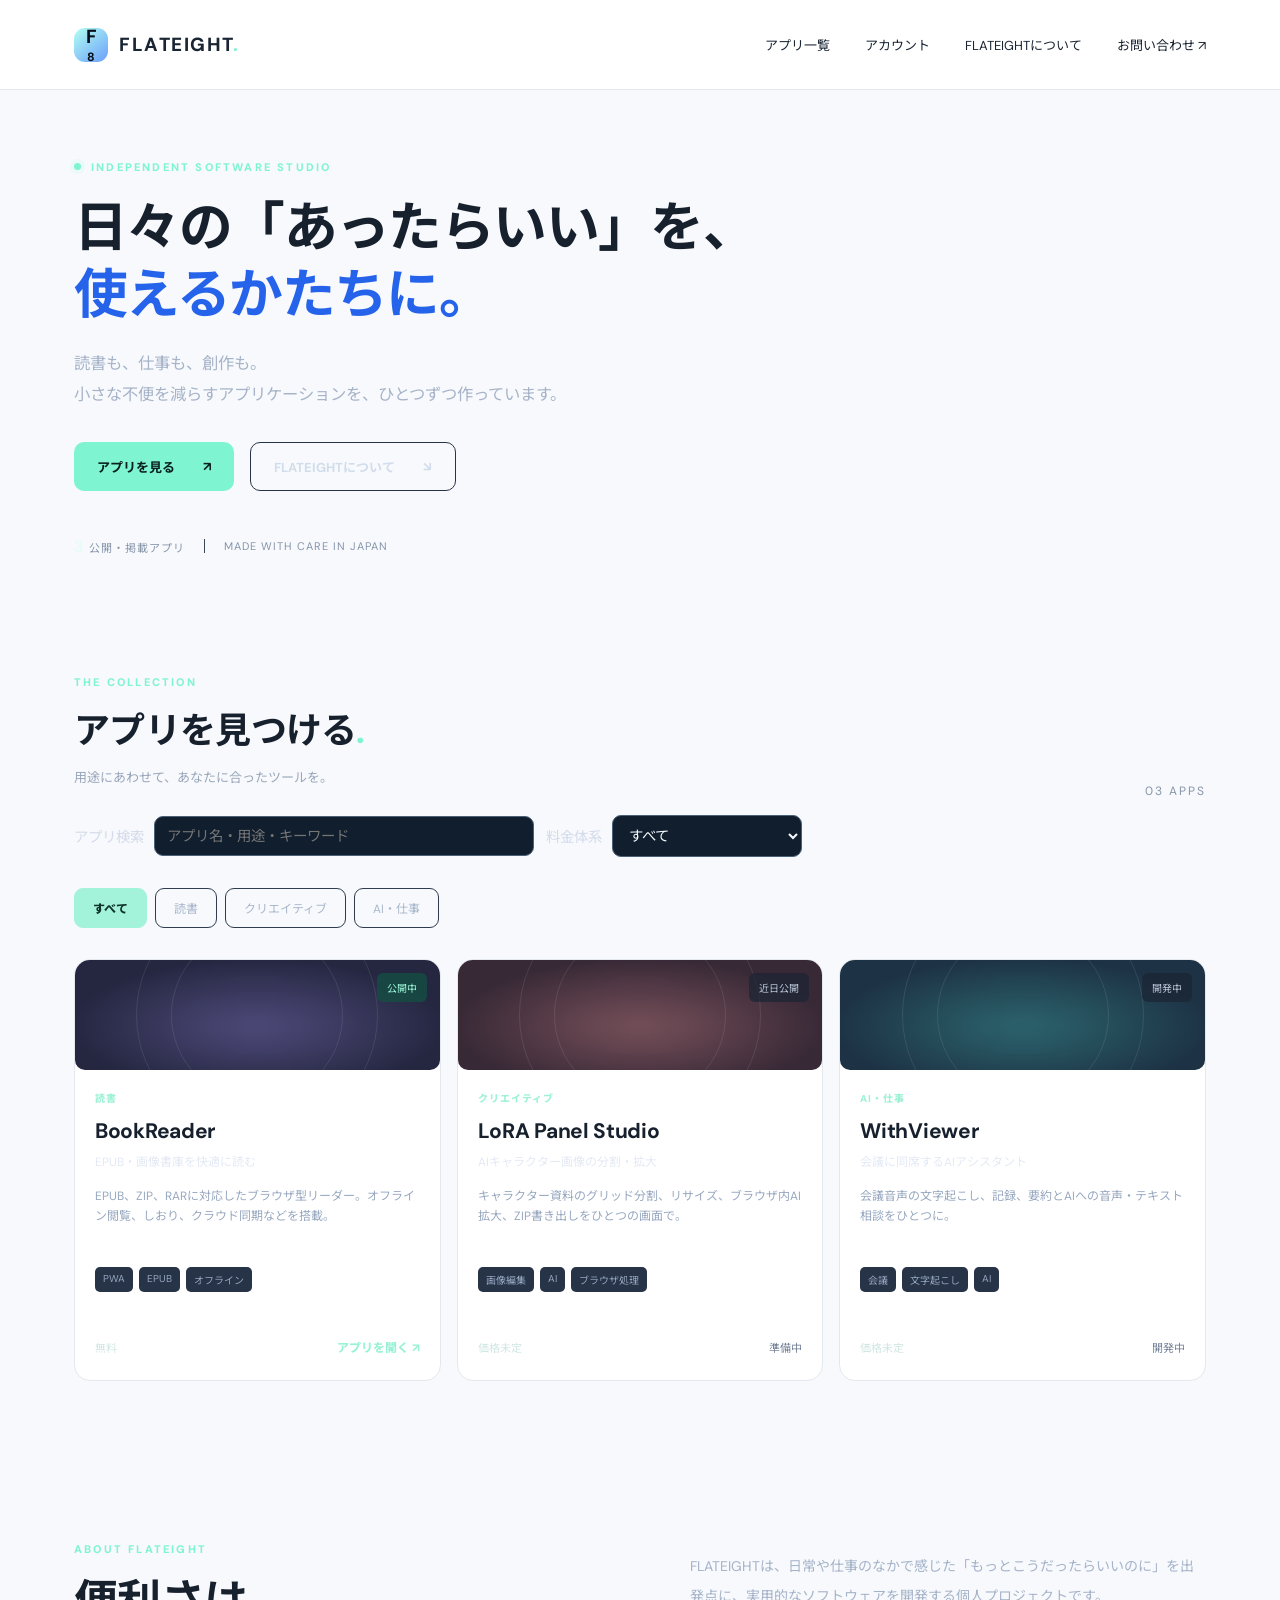
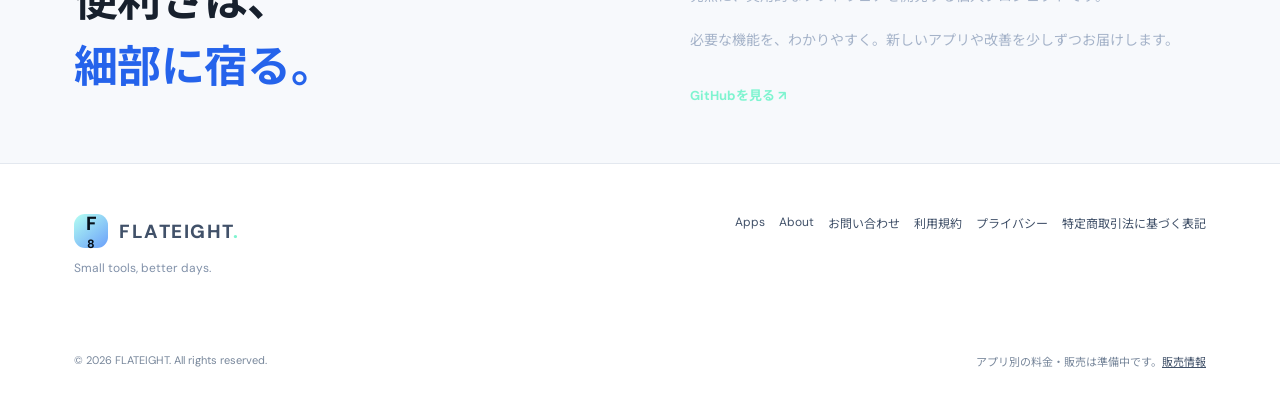
==== public/index.html @ 60179dbd "Add FLATEIGHT app portal" ====
<!doctype html>
<html lang="ja"><head><meta charset="utf-8"><meta name="viewport" content="width=device-width, initial-scale=1"><meta name="theme-color" content="#0c1220"><meta name="description" content="FLATEIGHTのアプリとツール。読書、AI、クリエイティブ、仕事を少し便利に。"><title>FLATEIGHT — Small tools, better days.</title><link rel="stylesheet" href="./style.css"><script src="./app.js" defer></script><link rel="stylesheet" href="./compact.css"><link rel="stylesheet" href="./market.css"></head>
<body><div class="ambient ambient-a"></div><div class="ambient ambient-b"></div>
<header class="site-header"><div class="container header-inner"><a class="brand" href="./" aria-label="FLATEIGHT ホーム"><span class="brand-mark">F<span>8</span></span><span>FLATEIGHT<span class="brand-dot">.</span></span></a><nav aria-label="メインナビ"><a href="#apps">アプリ一覧</a><a href="./account.html">アカウント</a><a href="#about">FLATEIGHTについて</a><a href="mailto:support@flateight.jp" id="contact-link">お問い合わせ ↗</a></nav></div></header>
<main><section class="hero container"><div class="hero-copy"><span class="eyebrow"><span class="status-pulse"></span> INDEPENDENT SOFTWARE STUDIO</span><h1>日々の「あったらいい」を、<br><span class="gradient-text">使えるかたちに。</span></h1><p>読書も、仕事も、創作も。<br>小さな不便を減らすアプリケーションを、ひとつずつ作っています。</p><div class="hero-actions"><a class="btn btn-primary" href="#apps">アプリを見る <span>↗</span></a><a class="btn btn-ghost" href="#about">FLATEIGHTについて <span>↘</span></a></div><div class="hero-meta"><span><strong id="visible-count">—</strong> 公開・掲載アプリ</span><i></i><span>MADE WITH CARE IN JAPAN</span></div></div><div class="hero-art" aria-hidden="true"><div class="art-frame"><div class="art-grid"></div><div class="orbit orbit-1"></div><div class="orbit orbit-2"></div><div class="art-center">F<span>8</span></div><div class="floating-card card-a"><span class="mini-icon">✦</span><span>CREATE<br><b>Something new</b></span></div><div class="floating-card card-b"><span class="mini-icon">▤</span><span>EXPLORE<br><b>Useful tools</b></span></div><div class="spark s1">✦</div><div class="spark s2">✧</div></div></div></section>
<section class="apps-section" id="apps"><div class="container"><div class="section-head"><div><span class="section-kicker">THE COLLECTION</span><h2>アプリを見つける<span class="accent">.</span></h2><p>用途にあわせて、あなたに合ったツールを。</p></div><span class="section-counter" id="app-total">— APPS</span></div><div class="catalog-controls"><label class="catalog-search-label" for="app-search">アプリ検索 <input id="app-search" type="search" placeholder="アプリ名・用途・キーワード" autocomplete="off"></label><label class="catalog-search-label" for="billing-filter">料金体系 <select id="billing-filter"><option value="all">すべて</option><option value="free">無料</option><option value="one_time">買い切り</option><option value="subscription">サブスク</option><option value="undecided">価格未定</option></select></label></div><div class="filters" id="filters" role="group" aria-label="カテゴリで絞り込む"><button class="filter active" type="button" data-category="すべて" aria-pressed="true">すべて</button></div><div class="app-grid" id="app-grid" aria-live="polite"><p class="loading">アプリを読み込んでいます…</p></div><p class="empty" id="empty" hidden>該当するアプリはありません。</p></div></section>
<section class="about-section" id="about"><div class="container about-layout"><div><span class="section-kicker">ABOUT FLATEIGHT</span><h2>便利さは、<br><span class="gradient-text">細部に宿る。</span></h2></div><div class="about-content"><p>FLATEIGHTは、日常や仕事のなかで感じた「もっとこうだったらいいのに」を出発点に、実用的なソフトウェアを開発する個人プロジェクトです。</p><p>必要な機能を、わかりやすく。新しいアプリや改善を少しずつお届けします。</p><a href="https://github.com/takahiyo" target="_blank" rel="noopener noreferrer" class="text-link">GitHubを見る <span>↗</span></a></div></div></section></main>
<footer class="footer"><div class="container footer-top"><div><a class="brand" href="./"><span class="brand-mark">F<span>8</span></span><span>FLATEIGHT<span class="brand-dot">.</span></span></a><p>Small tools, better days.</p></div><div class="footer-nav"><a href="#apps">Apps</a><a href="#about">About</a><a href="mailto:support@flateight.jp">お問い合わせ</a><a href="./terms.html">利用規約</a><a href="./privacy.html">プライバシー</a><a href="./commerce.html">特定商取引法に基づく表記</a></div></div><div class="container footer-bottom"><span>© <span id="year"></span> FLATEIGHT. All rights reserved.</span><span class="legal-note">アプリ別の料金・販売は準備中です。<a href="./commerce.html">販売情報</a></span></div></footer>
</body></html>
---- public/style.css ----
@import url('https://fonts.googleapis.com/css2?family=DM+Sans:wght@400;500;600;700;800&family=Noto+Sans+JP:wght@400;500;600;700;800&display=swap');
:root{color-scheme:dark;--bg:#0b101b;--surface:#141b2a;--surface2:#1a2435;--ink:#f5f8ff;--muted:#99a6bc;--line:#2a3447;--teal:#7ff4d0;--blue:#79aefa}*{box-sizing:border-box}html{scroll-behavior:smooth}body{margin:0;min-width:320px;background:var(--bg);color:var(--ink);font-family:'DM Sans','Noto Sans JP',sans-serif;-webkit-font-smoothing:antialiased}a{color:inherit;text-decoration:none}button{font:inherit}button:focus-visible,a:focus-visible{outline:3px solid var(--teal);outline-offset:4px}.container{max-width:1200px;margin:0 auto;padding:0 34px}.ambient{position:absolute;pointer-events:none;filter:blur(85px);opacity:.2;z-index:0}.ambient-a{width:500px;height:550px;background:#1766af;right:-180px;top:-90px}.ambient-b{width:350px;height:300px;background:#087e72;left:-180px;top:460px}.site-header{height:90px;border-bottom:1px solid #ffffff0b;position:relative;z-index:5}.header-inner{height:100%;display:flex;align-items:center;justify-content:space-between}.brand{font-size:19px;font-weight:800;letter-spacing:1.5px;display:inline-flex;align-items:center;gap:11px}.brand-mark{font-weight:800;letter-spacing:-3px;background:linear-gradient(140deg,#b4fff2,#6a9ffa);color:#07101a;width:34px;height:34px;border-radius:11px;display:grid;place-content:center;padding-right:3px}.brand-mark span{font-size:12px;align-self:end;margin-left:1px}.brand-dot,.accent{color:var(--teal)}nav{display:flex;gap:35px;font-size:13px;color:#c0ccdd}nav a:hover,.footer-nav a:hover{color:var(--teal)}.hero{min-height:620px;display:grid;grid-template-columns:1.1fr .9fr;align-items:center;gap:34px;position:relative;z-index:1;padding-top:36px;padding-bottom:45px}.eyebrow,.section-kicker{font-size:11px;letter-spacing:2.2px;font-weight:800;color:var(--teal)}.eyebrow{display:inline-flex;align-items:center;gap:10px}.status-pulse{height:7px;width:7px;background:var(--teal);border-radius:50%;box-shadow:0 0 0 4px #7ff4d019}.hero h1{font-size:clamp(36px,4.3vw,60px);line-height:1.5;letter-spacing:-1.6px;margin:20px 0}.gradient-text{background:linear-gradient(100deg,#b4fff0,#79bafc);-webkit-background-clip:text;background-clip:text;color:transparent}.hero-copy>p{font-size:15px;color:#a6b3c8;line-height:2.2}.hero-actions{display:flex;gap:16px;margin-top:32px}.btn{padding:14px 23px;border-radius:10px;font-size:13px;font-weight:700;display:inline-flex;gap:28px;align-items:center;transition:transform .2s}.btn:hover{transform:translateY(-3px)}.btn-primary{background:var(--teal);color:#09201e}.btn-ghost{border:1px solid var(--line);color:#d1ddec}.hero-meta{margin-top:45px;display:flex;align-items:center;gap:19px;color:#8795aa;font-size:11px;letter-spacing:1px}.hero-meta strong{color:#eafbf8;font-size:16px}.hero-meta i{height:14px;border-left:1px solid #3a4758}.hero-art{height:430px;display:flex;align-items:center;justify-content:center}.art-frame{position:relative;width:min(100%,445px);height:405px}.art-grid{position:absolute;inset:0;background-image:linear-gradient(#ffffff08 1px,transparent 1px),linear-gradient(90deg,#ffffff08 1px,transparent 1px);background-size:40px 40px;mask-image:radial-gradient(ellipse,#000 20%,transparent 72%)}.orbit{position:absolute;border:1px solid #75cbf72c;border-radius:50%;inset:42px;transform:rotate(-26deg) scaleY(.72)}.orbit-2{inset:85px;transform:rotate(36deg) scaleY(1.45);border-color:#7cfbc529}.art-center{position:absolute;top:50%;left:50%;transform:translate(-50%,-50%) rotate(-9deg);height:162px;width:162px;display:flex;align-items:center;justify-content:center;border-radius:41px;background:linear-gradient(135deg,#a8ffdd,#629de6);color:#0b2435;font-size:82px;font-weight:800;letter-spacing:-11px;box-shadow:0 0 90px #39b9ce4f,0 35px 70px #0008}.art-center span{font-size:38px;margin-top:32px;letter-spacing:-4px}.floating-card{position:absolute;display:flex;align-items:center;gap:13px;background:#1c2739e8;border:1px solid #ffffff21;border-radius:12px;padding:13px 17px;color:#8c9eb4;letter-spacing:1.7px;font-size:10px;box-shadow:0 25px 50px #0005}.floating-card b{font-size:12px;color:#eef5ff;letter-spacing:0}.mini-icon{background:#ffffff14;border-radius:9px;padding:12px;font-size:18px;color:#9cfce2}.card-a{left:0;top:58px;transform:rotate(-7deg)}.card-b{right:0;bottom:48px;transform:rotate(7deg)}.spark{position:absolute;color:#7ff4d0;font-size:25px}.s1{right:55px;top:34px}.s2{bottom:50px;left:90px}.apps-section{position:relative;background:#101725;padding:88px 0 100px;border-top:1px solid #ffffff0c}.section-head{display:flex;justify-content:space-between;align-items:end}.section-head h2,.about-layout h2{font-size:36px;letter-spacing:-.7px;margin:10px 0 8px}.section-head p{color:#99a6ba;font-size:13px}.section-counter{font-size:12px;color:#8795aa;letter-spacing:2px}.filters{display:flex;flex-wrap:wrap;gap:8px;margin:31px 0}.filter{border:1px solid #303c4e;border-radius:9px;background:transparent;color:#aab7cc;padding:10px 18px;cursor:pointer;font-size:12px}.filter:hover{border-color:#75bcb1}.filter.active{background:#a2f3da;color:#113429;border-color:#a2f3da;font-weight:800}.app-grid{display:grid;grid-template-columns:repeat(3,minmax(0,1fr));gap:20px}.app-card{background:#171f2f;border:1px solid #2a3547;border-radius:16px;overflow:hidden;transition:transform .2s,border-color .2s;display:flex;flex-direction:column}.app-card:hover{transform:translateY(-4px);border-color:#5e8193}.app-visual{height:160px;display:flex;align-items:center;justify-content:center;position:relative;overflow:hidden}.app-visual:before,.app-visual:after{content:'';position:absolute;border:1px solid #ffffff18;border-radius:50%;width:240px;height:240px}.app-visual:after{width:170px;height:170px}.tone-violet{background:radial-gradient(ellipse at 50% 60%,#4e4a7a,#252741 72%)}.tone-coral{background:radial-gradient(ellipse at 50% 60%,#76505a,#382936 72%)}.tone-cyan{background:radial-gradient(ellipse at 50% 60%,#2c646d,#1d3345 72%)}.tone-blue{background:radial-gradient(ellipse at 50% 60%,#315d8b,#1d2d4c 72%)}.tone-green{background:radial-gradient(ellipse at 50% 60%,#336a59,#1b3a36 72%)}.tone-amber{background:radial-gradient(ellipse at 50% 60%,#755b3a,#40362e 72%)}.app-symbol{height:78px;width:78px;border-radius:22px;display:grid;place-content:center;background:#ffffff1b;backdrop-filter:blur(8px);border:1px solid #ffffff3c;font-size:39px;font-weight:600;box-shadow:0 12px 35px #0004;z-index:1}.status-badge{position:absolute;top:13px;right:13px;z-index:2;background:#1b2434b8;color:#bac6d7;padding:7px 10px;border-radius:6px;font-size:10px}.status-badge.is-live{background:#164c42d9;color:#9cf6d9}.app-content{padding:24px;display:flex;flex-direction:column;flex:1}.app-category{font-size:10px;font-weight:800;color:#9df2d5;letter-spacing:1px}.app-content h3{margin:12px 0 4px;font-size:21px;letter-spacing:-.3px}.app-subtitle{font-size:12px;color:#e3e9f4;margin:3px 0}.app-description{font-size:12px;line-height:1.9;color:#98a8c0;flex:1;min-height:66px;margin:14px 0}.tags{display:flex;gap:6px;flex-wrap:wrap}.tag{font-size:10px;color:#95a6bf;background:#273347;padding:5px 8px;border-radius:5px}.app-bottom{display:flex;justify-content:space-between;align-items:center;margin-top:25px;padding-top:17px;border-top:1px solid #ffffff13;min-height:43px}.price{font-size:11px;color:#d1e7e2}.app-link{font-size:12px;font-weight:800;color:#99f2d5;margin-left:auto}.app-link:hover{text-decoration:underline}.soon-link{font-size:11px;color:#748299;margin-left:auto}.loading,.empty{color:#a6b4ca}.about-section{padding:100px 0;border-top:1px solid #ffffff0c}.about-layout{display:grid;grid-template-columns:1fr 1fr;gap:100px}.about-layout h2{font-size:44px;line-height:1.5}.about-content p{font-size:14px;color:#a5b3c9;line-height:2.15}.text-link{display:inline-block;color:var(--teal);font-size:13px;font-weight:700;margin-top:16px}.footer{border-top:1px solid #ffffff15;background:#080d16}.footer-top{display:flex;justify-content:space-between;padding-top:50px;padding-bottom:42px}.footer-top p{font-size:12px;color:#8191a9}.footer-nav{display:flex;gap:26px;align-items:flex-start;font-size:12px;color:#a2b0c4}.footer-bottom{border-top:1px solid #ffffff12;padding-top:22px;padding-bottom:25px;display:flex;justify-content:space-between;gap:15px;font-size:11px;color:#78879b}@media(max-width:900px){.hero{grid-template-columns:1fr;min-height:auto;padding-top:80px}.hero-art{height:340px}.art-frame{transform:scale(.8)}.app-grid{grid-template-columns:repeat(2,minmax(0,1fr))}.about-layout{gap:40px}}@media(max-width:600px){.container{padding:0 20px}.site-header{height:70px}.brand{font-size:15px}nav{gap:14px;font-size:11px}nav a:nth-child(2){display:none}.hero{padding-top:65px;gap:0}.hero h1{font-size:34px}.hero-copy>p{font-size:13px}.hero-meta{margin-top:34px;flex-wrap:wrap}.hero-art{height:280px}.art-frame{transform:scale(.62)}.apps-section{padding:68px 0}.section-head h2{font-size:28px}.section-counter{display:none}.app-grid{grid-template-columns:1fr}.app-visual{height:170px}.about-layout{grid-template-columns:1fr;gap:12px}.about-layout h2{font-size:34px}.about-section{padding:65px 0}.footer-top,.footer-bottom{flex-direction:column;gap:25px}.footer-nav{gap:18px}}@media(prefers-reduced-motion:reduce){*,*:before,*:after{scroll-behavior:auto!important;transition:none!important}}
---- public/compact.css ----
/* FLATEIGHT: 見通しのよい商品一覧を優先する追加スタイル */
:root {color-scheme:light}
body { background:#f7f9fc; color:#17202d; }
.ambient,.hero-art {display:none!important}
.site-header {background:#fff!important; backdrop-filter:none; border-bottom:1px solid #e3e8ef}
.site-header a,.site-header .brand,.brand {color:#1a2534}
.hero {display:block!important; padding-top:64px!important; padding-bottom:54px!important; min-height:0!important}
.hero-copy {max-width:850px!important}
.hero h1 {font-size:clamp(2rem,4.2vw,3.5rem)!important;line-height:1.25}
.hero p {font-size:1.02rem!important;line-height:1.85}
.gradient-text {background:none!important;color:#2563eb!important;-webkit-text-fill-color:#2563eb!important}
.apps-section {padding-top:58px!important;background:#f7f9fc!important}
.app-grid {grid-template-columns:repeat(3,minmax(0,1fr))!important;gap:16px!important}
.app-card {border:1px solid #e3e8ef!important;background:#fff!important;box-shadow:none!important;transition:border-color .15s!important}
.app-card:hover {transform:none!important;border-color:#8fa9da!important}
.app-visual {min-height:100px!important;height:110px!important;border-radius:10px!important}
.app-content {padding:20px!important}
.app-description {line-height:1.65!important}
.about-section {padding:55px 0!important}
.footer {background:#fff!important;border-top:1px solid #e3e8ef!important}
.footer a {color:#415169}
.footer-nav {display:flex;flex-wrap:wrap;gap:14px}
.legal-note a {text-decoration:underline}
@media(max-width:920px){.app-grid {grid-template-columns:repeat(2,minmax(0,1fr))!important}}
@media(max-width:650px){.app-grid {grid-template-columns:1fr!important}.hero {padding-top:40px!important}.site-header nav {gap:10px!important}}
---- public/market.css ----
/* 一覧性・キーボード操作重視の追加スタイル */
.catalog-controls{display:flex;flex-wrap:wrap;gap:12px;margin:16px 0 16px}.catalog-search-label{display:flex;gap:10px;align-items:center;font-size:.9rem;color:#d3dbea}.catalog-controls input,.catalog-controls select{font:inherit;background:#101e2d;color:#f7fbff;border:1px solid #4a6178;padding:10px 12px;border-radius:9px;max-width:100%;min-width:190px}.catalog-controls input{min-width:min(380px,80vw)}.catalog-controls :focus-visible{outline:3px solid #8cf0cf;outline-offset:2px}.trial-label{display:inline-block;margin-top:8px;padding:5px 8px;border:1px solid #59b99e;border-radius:6px;font-size:.75rem}.price{font-variant-numeric:tabular-nums}@media(max-width:650px){.catalog-controls{display:block}.catalog-search-label{margin:12px 0;justify-content:space-between}.catalog-controls input{min-width:0;width:70%}}
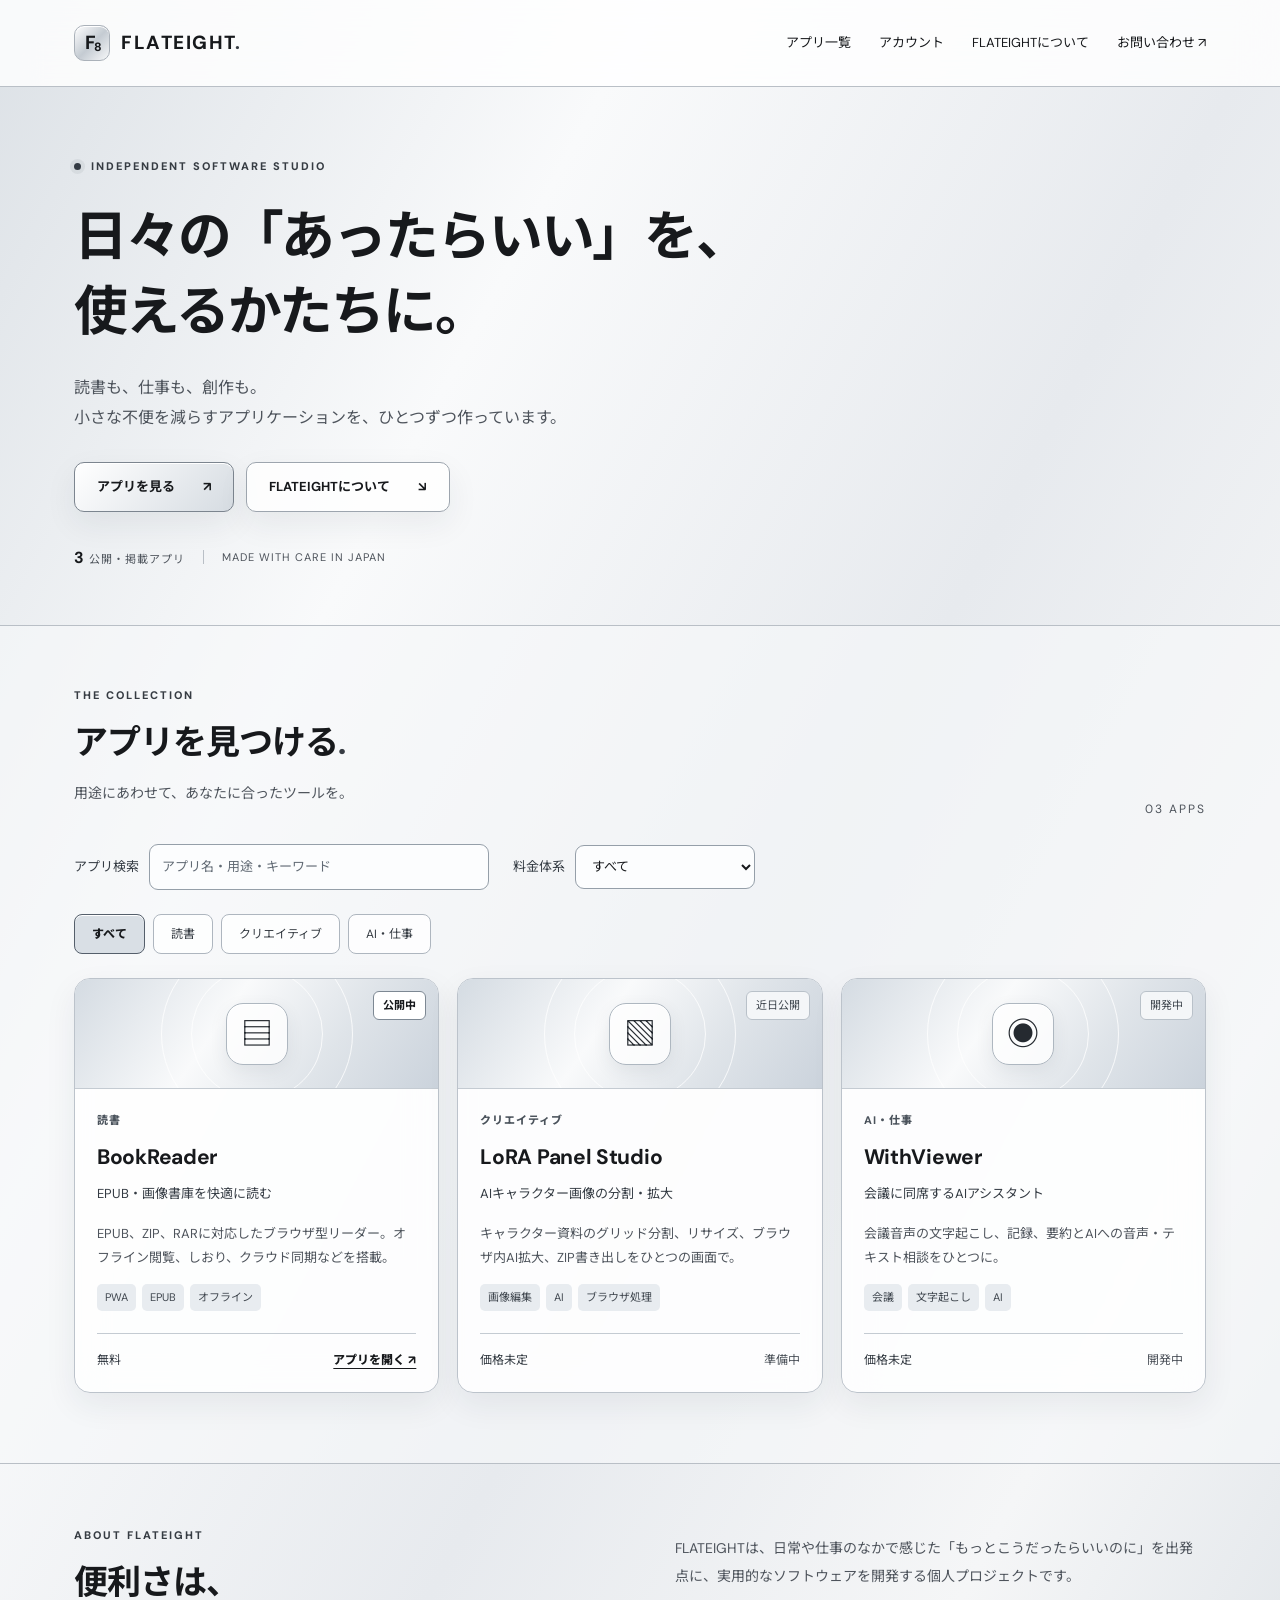
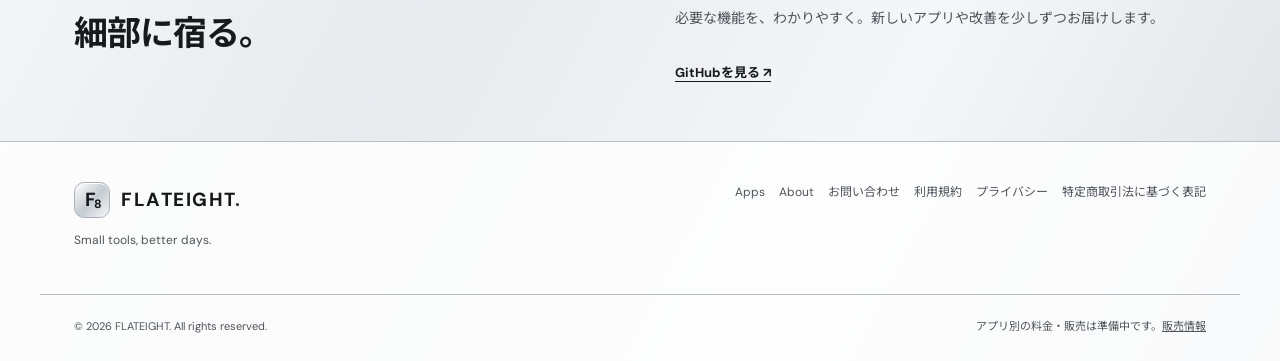
==== commit 3157b17e: "Improve readability with monochrome silver and glass styling" ====
--- a/public/index.html
+++ b/public/index.html
@@ -1,5 +1,5 @@
 <!doctype html>
-<html lang="ja"><head><meta charset="utf-8"><meta name="viewport" content="width=device-width, initial-scale=1"><meta name="theme-color" content="#0c1220"><meta name="description" content="FLATEIGHTのアプリとツール。読書、AI、クリエイティブ、仕事を少し便利に。"><title>FLATEIGHT — Small tools, better days.</title><link rel="stylesheet" href="./style.css"><script src="./app.js" defer></script><link rel="stylesheet" href="./compact.css"><link rel="stylesheet" href="./market.css"></head>
+<html lang="ja"><head><meta charset="utf-8"><meta name="viewport" content="width=device-width, initial-scale=1"><meta name="theme-color" content="#e9ecef"><meta name="description" content="FLATEIGHTのアプリとツール。読書、AI、クリエイティブ、仕事を少し便利に。"><title>FLATEIGHT — Small tools, better days.</title><link rel="stylesheet" href="./style.css"><script src="./app.js" defer></script><link rel="stylesheet" href="./market.css"></head>
 <body><div class="ambient ambient-a"></div><div class="ambient ambient-b"></div>
 <header class="site-header"><div class="container header-inner"><a class="brand" href="./" aria-label="FLATEIGHT ホーム"><span class="brand-mark">F<span>8</span></span><span>FLATEIGHT<span class="brand-dot">.</span></span></a><nav aria-label="メインナビ"><a href="#apps">アプリ一覧</a><a href="./account.html">アカウント</a><a href="#about">FLATEIGHTについて</a><a href="mailto:support@flateight.jp" id="contact-link">お問い合わせ ↗</a></nav></div></header>
 <main><section class="hero container"><div class="hero-copy"><span class="eyebrow"><span class="status-pulse"></span> INDEPENDENT SOFTWARE STUDIO</span><h1>日々の「あったらいい」を、<br><span class="gradient-text">使えるかたちに。</span></h1><p>読書も、仕事も、創作も。<br>小さな不便を減らすアプリケーションを、ひとつずつ作っています。</p><div class="hero-actions"><a class="btn btn-primary" href="#apps">アプリを見る <span>↗</span></a><a class="btn btn-ghost" href="#about">FLATEIGHTについて <span>↘</span></a></div><div class="hero-meta"><span><strong id="visible-count">—</strong> 公開・掲載アプリ</span><i></i><span>MADE WITH CARE IN JAPAN</span></div></div><div class="hero-art" aria-hidden="true"><div class="art-frame"><div class="art-grid"></div><div class="orbit orbit-1"></div><div class="orbit orbit-2"></div><div class="art-center">F<span>8</span></div><div class="floating-card card-a"><span class="mini-icon">✦</span><span>CREATE<br><b>Something new</b></span></div><div class="floating-card card-b"><span class="mini-icon">▤</span><span>EXPLORE<br><b>Useful tools</b></span></div><div class="spark s1">✦</div><div class="spark s2">✧</div></div></div></section>
--- a/public/style.css
+++ b/public/style.css
@@ -1,2 +1,95 @@
 @import url('https://fonts.googleapis.com/css2?family=DM+Sans:wght@400;500;600;700;800&family=Noto+Sans+JP:wght@400;500;600;700;800&display=swap');
-:root{color-scheme:dark;--bg:#0b101b;--surface:#141b2a;--surface2:#1a2435;--ink:#f5f8ff;--muted:#99a6bc;--line:#2a3447;--teal:#7ff4d0;--blue:#79aefa}*{box-sizing:border-box}html{scroll-behavior:smooth}body{margin:0;min-width:320px;background:var(--bg);color:var(--ink);font-family:'DM Sans','Noto Sans JP',sans-serif;-webkit-font-smoothing:antialiased}a{color:inherit;text-decoration:none}button{font:inherit}button:focus-visible,a:focus-visible{outline:3px solid var(--teal);outline-offset:4px}.container{max-width:1200px;margin:0 auto;padding:0 34px}.ambient{position:absolute;pointer-events:none;filter:blur(85px);opacity:.2;z-index:0}.ambient-a{width:500px;height:550px;background:#1766af;right:-180px;top:-90px}.ambient-b{width:350px;height:300px;background:#087e72;left:-180px;top:460px}.site-header{height:90px;border-bottom:1px solid #ffffff0b;position:relative;z-index:5}.header-inner{height:100%;display:flex;align-items:center;justify-content:space-between}.brand{font-size:19px;font-weight:800;letter-spacing:1.5px;display:inline-flex;align-items:center;gap:11px}.brand-mark{font-weight:800;letter-spacing:-3px;background:linear-gradient(140deg,#b4fff2,#6a9ffa);color:#07101a;width:34px;height:34px;border-radius:11px;display:grid;place-content:center;padding-right:3px}.brand-mark span{font-size:12px;align-self:end;margin-left:1px}.brand-dot,.accent{color:var(--teal)}nav{display:flex;gap:35px;font-size:13px;color:#c0ccdd}nav a:hover,.footer-nav a:hover{color:var(--teal)}.hero{min-height:620px;display:grid;grid-template-columns:1.1fr .9fr;align-items:center;gap:34px;position:relative;z-index:1;padding-top:36px;padding-bottom:45px}.eyebrow,.section-kicker{font-size:11px;letter-spacing:2.2px;font-weight:800;color:var(--teal)}.eyebrow{display:inline-flex;align-items:center;gap:10px}.status-pulse{height:7px;width:7px;background:var(--teal);border-radius:50%;box-shadow:0 0 0 4px #7ff4d019}.hero h1{font-size:clamp(36px,4.3vw,60px);line-height:1.5;letter-spacing:-1.6px;margin:20px 0}.gradient-text{background:linear-gradient(100deg,#b4fff0,#79bafc);-webkit-background-clip:text;background-clip:text;color:transparent}.hero-copy>p{font-size:15px;color:#a6b3c8;line-height:2.2}.hero-actions{display:flex;gap:16px;margin-top:32px}.btn{padding:14px 23px;border-radius:10px;font-size:13px;font-weight:700;display:inline-flex;gap:28px;align-items:center;transition:transform .2s}.btn:hover{transform:translateY(-3px)}.btn-primary{background:var(--teal);color:#09201e}.btn-ghost{border:1px solid var(--line);color:#d1ddec}.hero-meta{margin-top:45px;display:flex;align-items:center;gap:19px;color:#8795aa;font-size:11px;letter-spacing:1px}.hero-meta strong{color:#eafbf8;font-size:16px}.hero-meta i{height:14px;border-left:1px solid #3a4758}.hero-art{height:430px;display:flex;align-items:center;justify-content:center}.art-frame{position:relative;width:min(100%,445px);height:405px}.art-grid{position:absolute;inset:0;background-image:linear-gradient(#ffffff08 1px,transparent 1px),linear-gradient(90deg,#ffffff08 1px,transparent 1px);background-size:40px 40px;mask-image:radial-gradient(ellipse,#000 20%,transparent 72%)}.orbit{position:absolute;border:1px solid #75cbf72c;border-radius:50%;inset:42px;transform:rotate(-26deg) scaleY(.72)}.orbit-2{inset:85px;transform:rotate(36deg) scaleY(1.45);border-color:#7cfbc529}.art-center{position:absolute;top:50%;left:50%;transform:translate(-50%,-50%) rotate(-9deg);height:162px;width:162px;display:flex;align-items:center;justify-content:center;border-radius:41px;background:linear-gradient(135deg,#a8ffdd,#629de6);color:#0b2435;font-size:82px;font-weight:800;letter-spacing:-11px;box-shadow:0 0 90px #39b9ce4f,0 35px 70px #0008}.art-center span{font-size:38px;margin-top:32px;letter-spacing:-4px}.floating-card{position:absolute;display:flex;align-items:center;gap:13px;background:#1c2739e8;border:1px solid #ffffff21;border-radius:12px;padding:13px 17px;color:#8c9eb4;letter-spacing:1.7px;font-size:10px;box-shadow:0 25px 50px #0005}.floating-card b{font-size:12px;color:#eef5ff;letter-spacing:0}.mini-icon{background:#ffffff14;border-radius:9px;padding:12px;font-size:18px;color:#9cfce2}.card-a{left:0;top:58px;transform:rotate(-7deg)}.card-b{right:0;bottom:48px;transform:rotate(7deg)}.spark{position:absolute;color:#7ff4d0;font-size:25px}.s1{right:55px;top:34px}.s2{bottom:50px;left:90px}.apps-section{position:relative;background:#101725;padding:88px 0 100px;border-top:1px solid #ffffff0c}.section-head{display:flex;justify-content:space-between;align-items:end}.section-head h2,.about-layout h2{font-size:36px;letter-spacing:-.7px;margin:10px 0 8px}.section-head p{color:#99a6ba;font-size:13px}.section-counter{font-size:12px;color:#8795aa;letter-spacing:2px}.filters{display:flex;flex-wrap:wrap;gap:8px;margin:31px 0}.filter{border:1px solid #303c4e;border-radius:9px;background:transparent;color:#aab7cc;padding:10px 18px;cursor:pointer;font-size:12px}.filter:hover{border-color:#75bcb1}.filter.active{background:#a2f3da;color:#113429;border-color:#a2f3da;font-weight:800}.app-grid{display:grid;grid-template-columns:repeat(3,minmax(0,1fr));gap:20px}.app-card{background:#171f2f;border:1px solid #2a3547;border-radius:16px;overflow:hidden;transition:transform .2s,border-color .2s;display:flex;flex-direction:column}.app-card:hover{transform:translateY(-4px);border-color:#5e8193}.app-visual{height:160px;display:flex;align-items:center;justify-content:center;position:relative;overflow:hidden}.app-visual:before,.app-visual:after{content:'';position:absolute;border:1px solid #ffffff18;border-radius:50%;width:240px;height:240px}.app-visual:after{width:170px;height:170px}.tone-violet{background:radial-gradient(ellipse at 50% 60%,#4e4a7a,#252741 72%)}.tone-coral{background:radial-gradient(ellipse at 50% 60%,#76505a,#382936 72%)}.tone-cyan{background:radial-gradient(ellipse at 50% 60%,#2c646d,#1d3345 72%)}.tone-blue{background:radial-gradient(ellipse at 50% 60%,#315d8b,#1d2d4c 72%)}.tone-green{background:radial-gradient(ellipse at 50% 60%,#336a59,#1b3a36 72%)}.tone-amber{background:radial-gradient(ellipse at 50% 60%,#755b3a,#40362e 72%)}.app-symbol{height:78px;width:78px;border-radius:22px;display:grid;place-content:center;background:#ffffff1b;backdrop-filter:blur(8px);border:1px solid #ffffff3c;font-size:39px;font-weight:600;box-shadow:0 12px 35px #0004;z-index:1}.status-badge{position:absolute;top:13px;right:13px;z-index:2;background:#1b2434b8;color:#bac6d7;padding:7px 10px;border-radius:6px;font-size:10px}.status-badge.is-live{background:#164c42d9;color:#9cf6d9}.app-content{padding:24px;display:flex;flex-direction:column;flex:1}.app-category{font-size:10px;font-weight:800;color:#9df2d5;letter-spacing:1px}.app-content h3{margin:12px 0 4px;font-size:21px;letter-spacing:-.3px}.app-subtitle{font-size:12px;color:#e3e9f4;margin:3px 0}.app-description{font-size:12px;line-height:1.9;color:#98a8c0;flex:1;min-height:66px;margin:14px 0}.tags{display:flex;gap:6px;flex-wrap:wrap}.tag{font-size:10px;color:#95a6bf;background:#273347;padding:5px 8px;border-radius:5px}.app-bottom{display:flex;justify-content:space-between;align-items:center;margin-top:25px;padding-top:17px;border-top:1px solid #ffffff13;min-height:43px}.price{font-size:11px;color:#d1e7e2}.app-link{font-size:12px;font-weight:800;color:#99f2d5;margin-left:auto}.app-link:hover{text-decoration:underline}.soon-link{font-size:11px;color:#748299;margin-left:auto}.loading,.empty{color:#a6b4ca}.about-section{padding:100px 0;border-top:1px solid #ffffff0c}.about-layout{display:grid;grid-template-columns:1fr 1fr;gap:100px}.about-layout h2{font-size:44px;line-height:1.5}.about-content p{font-size:14px;color:#a5b3c9;line-height:2.15}.text-link{display:inline-block;color:var(--teal);font-size:13px;font-weight:700;margin-top:16px}.footer{border-top:1px solid #ffffff15;background:#080d16}.footer-top{display:flex;justify-content:space-between;padding-top:50px;padding-bottom:42px}.footer-top p{font-size:12px;color:#8191a9}.footer-nav{display:flex;gap:26px;align-items:flex-start;font-size:12px;color:#a2b0c4}.footer-bottom{border-top:1px solid #ffffff12;padding-top:22px;padding-bottom:25px;display:flex;justify-content:space-between;gap:15px;font-size:11px;color:#78879b}@media(max-width:900px){.hero{grid-template-columns:1fr;min-height:auto;padding-top:80px}.hero-art{height:340px}.art-frame{transform:scale(.8)}.app-grid{grid-template-columns:repeat(2,minmax(0,1fr))}.about-layout{gap:40px}}@media(max-width:600px){.container{padding:0 20px}.site-header{height:70px}.brand{font-size:15px}nav{gap:14px;font-size:11px}nav a:nth-child(2){display:none}.hero{padding-top:65px;gap:0}.hero h1{font-size:34px}.hero-copy>p{font-size:13px}.hero-meta{margin-top:34px;flex-wrap:wrap}.hero-art{height:280px}.art-frame{transform:scale(.62)}.apps-section{padding:68px 0}.section-head h2{font-size:28px}.section-counter{display:none}.app-grid{grid-template-columns:1fr}.app-visual{height:170px}.about-layout{grid-template-columns:1fr;gap:12px}.about-layout h2{font-size:34px}.about-section{padding:65px 0}.footer-top,.footer-bottom{flex-direction:column;gap:25px}.footer-nav{gap:18px}}@media(prefers-reduced-motion:reduce){*,*:before,*:after{scroll-behavior:auto!important;transition:none!important}}
+
+:root {
+  color-scheme: light;
+  --bg: #e9ecef;
+  --ink: #17191c;
+  --muted: #4e545c;
+  --line: #b9bfc6;
+  --surface: #f8f9fa;
+  --glass: rgba(255, 255, 255, .82);
+  --shadow: 0 12px 32px rgba(35, 42, 50, .07), inset 0 1px 0 #fff;
+}
+* { box-sizing: border-box; }
+html { scroll-behavior: smooth; }
+body {
+  margin: 0;
+  min-width: 320px;
+  min-height: 100vh;
+  color: var(--ink);
+  background: linear-gradient(118deg, #dce1e6 0%, #f9fafb 28%, #e7eaee 55%, #f5f6f7 78%, #dce1e6 100%);
+  font-family: 'DM Sans', 'Noto Sans JP', sans-serif;
+  -webkit-font-smoothing: antialiased;
+  line-height: 1.7;
+}
+a { color: inherit; text-decoration: none; }
+a:hover { text-decoration: underline; text-underline-offset: 4px; }
+button, input, select { font: inherit; }
+a:focus-visible, button:focus-visible, input:focus-visible, select:focus-visible { outline: 3px solid #343b44; outline-offset: 4px; }
+.container { max-width: 1200px; margin: 0 auto; padding: 0 34px; }
+.ambient, .hero-art { display: none; }
+.site-header { border-bottom: 1px solid var(--line); background: var(--glass); backdrop-filter: blur(18px); }
+.header-inner { min-height: 86px; display: flex; align-items: center; justify-content: space-between; gap: 24px; }
+.brand { font-size: 19px; font-weight: 800; letter-spacing: 1.5px; display: inline-flex; align-items: center; gap: 11px; }
+.brand-mark { display: flex; align-items: center; justify-content: center; width: 36px; height: 36px; border: 1px solid #aab1b9; border-radius: 10px; letter-spacing: -2px; background: linear-gradient(135deg, #fff, #c4cbd2 52%, #f7f8f9); box-shadow: inset 0 1px 0 #fff; }
+.brand-mark span { font-size: 12px; margin-top: 8px; }
+.brand-dot, .accent, .eyebrow, .section-kicker { color: #363c43; }
+nav { display: flex; flex-wrap: wrap; gap: 28px; font-size: 13px; }
+.hero { padding-top: 64px; padding-bottom: 54px; }
+.hero-copy { max-width: 900px; }
+.eyebrow, .section-kicker { font-size: 11px; letter-spacing: 2px; font-weight: 800; }
+.eyebrow { display: inline-flex; align-items: center; gap: 10px; }
+.status-pulse { width: 7px; height: 7px; background: #343b44; border-radius: 50%; box-shadow: 0 0 0 4px #343b4412; }
+.hero h1 { font-size: clamp(2rem, 4.2vw, 3.5rem); line-height: 1.4; letter-spacing: -.04em; margin: 22px 0; }
+.gradient-text { color: var(--ink); }
+.hero-copy > p { color: var(--muted); font-size: 16px; line-height: 1.9; }
+.hero-actions { display: flex; flex-wrap: wrap; gap: 12px; margin-top: 28px; }
+.btn { display: inline-flex; align-items: center; justify-content: space-between; gap: 28px; padding: 13px 22px; border: 1px solid #9da5ae; border-radius: 10px; font-size: 13px; font-weight: 700; background: var(--glass); box-shadow: var(--shadow); }
+.btn-primary { background: linear-gradient(135deg, #fff, #d6dce2); border-color: #7c858f; }
+.btn:hover { background: #fff; }
+.hero-meta { margin-top: 32px; display: flex; flex-wrap: wrap; align-items: center; gap: 18px; color: var(--muted); font-size: 11px; letter-spacing: 1px; }
+.hero-meta strong { color: var(--ink); font-size: 16px; }
+.hero-meta i { height: 14px; border-left: 1px solid var(--line); }
+.apps-section { padding: 54px 0 70px; border-block: 1px solid var(--line); background: rgba(247, 249, 251, .62); }
+.section-head { display: flex; justify-content: space-between; align-items: end; gap: 20px; }
+.section-head h2, .about-layout h2 { font-size: 34px; letter-spacing: -.03em; margin: 10px 0 8px; line-height: 1.5; }
+.section-head p { font-size: 14px; color: var(--muted); }
+.section-counter { font-size: 12px; color: var(--muted); letter-spacing: 2px; }
+.filters { display: flex; flex-wrap: wrap; gap: 8px; margin: 24px 0; }
+.filter { border: 1px solid #aeb6bf; border-radius: 8px; background: var(--glass); color: #363c43; padding: 9px 17px; cursor: pointer; font-size: 12px; }
+.filter:hover { background: #fff; border-color: #555f6b; }
+.filter.active { background: #d9dfe5; border-color: #555f6b; color: #17191c; font-weight: 800; box-shadow: inset 0 1px 0 #fff; }
+.app-grid { display: grid; grid-template-columns: repeat(3, minmax(0, 1fr)); gap: 18px; }
+.app-card { display: flex; flex-direction: column; overflow: hidden; border: 1px solid #bcc3cb; border-radius: 16px; background: var(--glass); backdrop-filter: blur(16px); box-shadow: var(--shadow); transition: border-color .15s; }
+.app-card:hover { border-color: #737e89; }
+.app-visual { height: 110px; display: flex; align-items: center; justify-content: center; position: relative; overflow: hidden; border-bottom: 1px solid #c4cbd2; background: linear-gradient(125deg, #d4dbe2, #f9fafb 40%, #dfe4e9 70%, #cbd3dc); }
+.app-visual::before, .app-visual::after { content: ''; position: absolute; width: 190px; height: 190px; border: 1px solid #ffffffc9; border-radius: 50%; }
+.app-visual::after { width: 130px; height: 130px; }
+.app-symbol { position: relative; z-index: 1; width: 62px; height: 62px; display: grid; place-content: center; border: 1px solid #aeb7c0; border-radius: 17px; background: rgba(255,255,255,.78); color: #252a30; box-shadow: 0 6px 18px #38445214, inset 0 1px 0 #fff; font-size: 32px; }
+.status-badge { position: absolute; top: 12px; right: 12px; z-index: 2; padding: 4px 9px; border: 1px solid #b9c1c9; border-radius: 6px; background: #f4f6f8; color: #414850; font-size: 11px; }
+.status-badge.is-live { color: #17191c; background: #fff; border-color: #7d8893; font-weight: 700; }
+.app-content { display: flex; flex: 1; flex-direction: column; padding: 22px; }
+.app-category { font-size: 11px; font-weight: 800; color: #4b535c; letter-spacing: 1px; }
+.app-content h3 { margin: 10px 0 4px; font-size: 21px; letter-spacing: -.3px; overflow-wrap: anywhere; }
+.app-subtitle { font-size: 13px; color: #343b43; margin: 3px 0; }
+.app-description { flex: 1; font-size: 13px; line-height: 1.85; color: var(--muted); margin: 14px 0; }
+.tags { display: flex; flex-wrap: wrap; gap: 6px; }
+.tag { font-size: 11px; color: #414850; background: #e8ecf0; padding: 4px 8px; border-radius: 5px; }
+.app-bottom { display: flex; flex-wrap: wrap; gap: 12px; justify-content: space-between; align-items: center; margin-top: 22px; padding-top: 16px; border-top: 1px solid #c4cbd2; }
+.price { font-size: 12px; color: #343b43; }
+.app-link { font-size: 12px; font-weight: 800; color: #17191c; margin-left: auto; text-decoration: underline; text-underline-offset: 4px; }
+.soon-link { font-size: 12px; color: var(--muted); margin-left: auto; }
+.loading, .empty { color: var(--muted); }
+.about-section { padding: 56px 0; }
+.about-layout { display: grid; grid-template-columns: 1fr 1fr; gap: 70px; }
+.about-content p { font-size: 14px; line-height: 2; color: var(--muted); }
+.text-link { display: inline-block; font-size: 13px; font-weight: 700; margin-top: 16px; text-decoration: underline; text-underline-offset: 4px; }
+.footer { border-top: 1px solid var(--line); background: var(--glass); }
+.footer-top { display: flex; justify-content: space-between; gap: 28px; padding-top: 40px; padding-bottom: 32px; }
+.footer-top p, .footer-nav { font-size: 12px; color: var(--muted); }
+.footer-nav { display: flex; flex-wrap: wrap; gap: 14px; align-content: start; }
+.footer-bottom { display: flex; justify-content: space-between; gap: 16px; padding-top: 22px; padding-bottom: 25px; border-top: 1px solid var(--line); font-size: 11px; color: var(--muted); }
+.legal-note a { text-decoration: underline; }
+@media (max-width: 920px) { .app-grid { grid-template-columns: repeat(2, minmax(0, 1fr)); } .header-inner { flex-wrap: wrap; padding-top: 18px; padding-bottom: 18px; } .about-layout { gap: 32px; } }
+@media (max-width: 650px) { .container { padding-left: 20px; padding-right: 20px; } .header-inner { gap: 16px; } nav { gap: 12px 18px; font-size: 12px; } .hero { padding-top: 40px; padding-bottom: 40px; } .hero h1 { font-size: 30px; } .hero-copy > p { font-size: 14px; } .hero-actions .btn { gap: 14px; padding: 12px 16px; } .app-grid { grid-template-columns: 1fr; } .apps-section { padding: 38px 0 48px; } .section-head h2 { font-size: 28px; } .section-counter { display: none; } .about-layout { grid-template-columns: 1fr; gap: 12px; } .about-layout h2 { font-size: 30px; } .footer-top, .footer-bottom { flex-direction: column; } }
+@media (prefers-reduced-motion: reduce) { *, *::before, *::after { scroll-behavior: auto !important; transition: none !important; } }
--- a/public/market.css
+++ b/public/market.css
@@ -1,2 +1,10 @@
-/* 一覧性・キーボード操作重視の追加スタイル */
-.catalog-controls{display:flex;flex-wrap:wrap;gap:12px;margin:16px 0 16px}.catalog-search-label{display:flex;gap:10px;align-items:center;font-size:.9rem;color:#d3dbea}.catalog-controls input,.catalog-controls select{font:inherit;background:#101e2d;color:#f7fbff;border:1px solid #4a6178;padding:10px 12px;border-radius:9px;max-width:100%;min-width:190px}.catalog-controls input{min-width:min(380px,80vw)}.catalog-controls :focus-visible{outline:3px solid #8cf0cf;outline-offset:2px}.trial-label{display:inline-block;margin-top:8px;padding:5px 8px;border:1px solid #59b99e;border-radius:6px;font-size:.75rem}.price{font-variant-numeric:tabular-nums}@media(max-width:650px){.catalog-controls{display:block}.catalog-search-label{margin:12px 0;justify-content:space-between}.catalog-controls input{min-width:0;width:70%}}
+/* カタログの検索・料金フィルター */
+.catalog-controls { display: flex; flex-wrap: wrap; gap: 16px 24px; margin: 24px 0 16px; }
+.catalog-search-label { display: flex; gap: 10px; align-items: center; font-size: 13px; color: #343b43; }
+.catalog-controls input, .catalog-controls select { font: inherit; background: #fcfdfe; color: #17191c; border: 1px solid #959fa9; padding: 11px 12px; border-radius: 9px; max-width: 100%; min-height: 44px; }
+.catalog-controls input { width: 340px; }
+.catalog-controls input::placeholder { color: #626b75; opacity: 1; }
+.catalog-controls select { min-width: 180px; }
+.trial-label { align-self: flex-start; display: inline-block; margin-top: 10px; padding: 4px 8px; border: 1px solid #9ba5af; background: #eef1f4; color: #343b43; border-radius: 6px; font-size: 12px; }
+.price { font-variant-numeric: tabular-nums; }
+@media (max-width: 650px) { .catalog-controls { flex-direction: column; gap: 12px; } .catalog-search-label { flex-wrap: wrap; align-items: stretch; gap: 6px; } .catalog-controls input, .catalog-controls select { width: 100%; min-width: 0; } }
